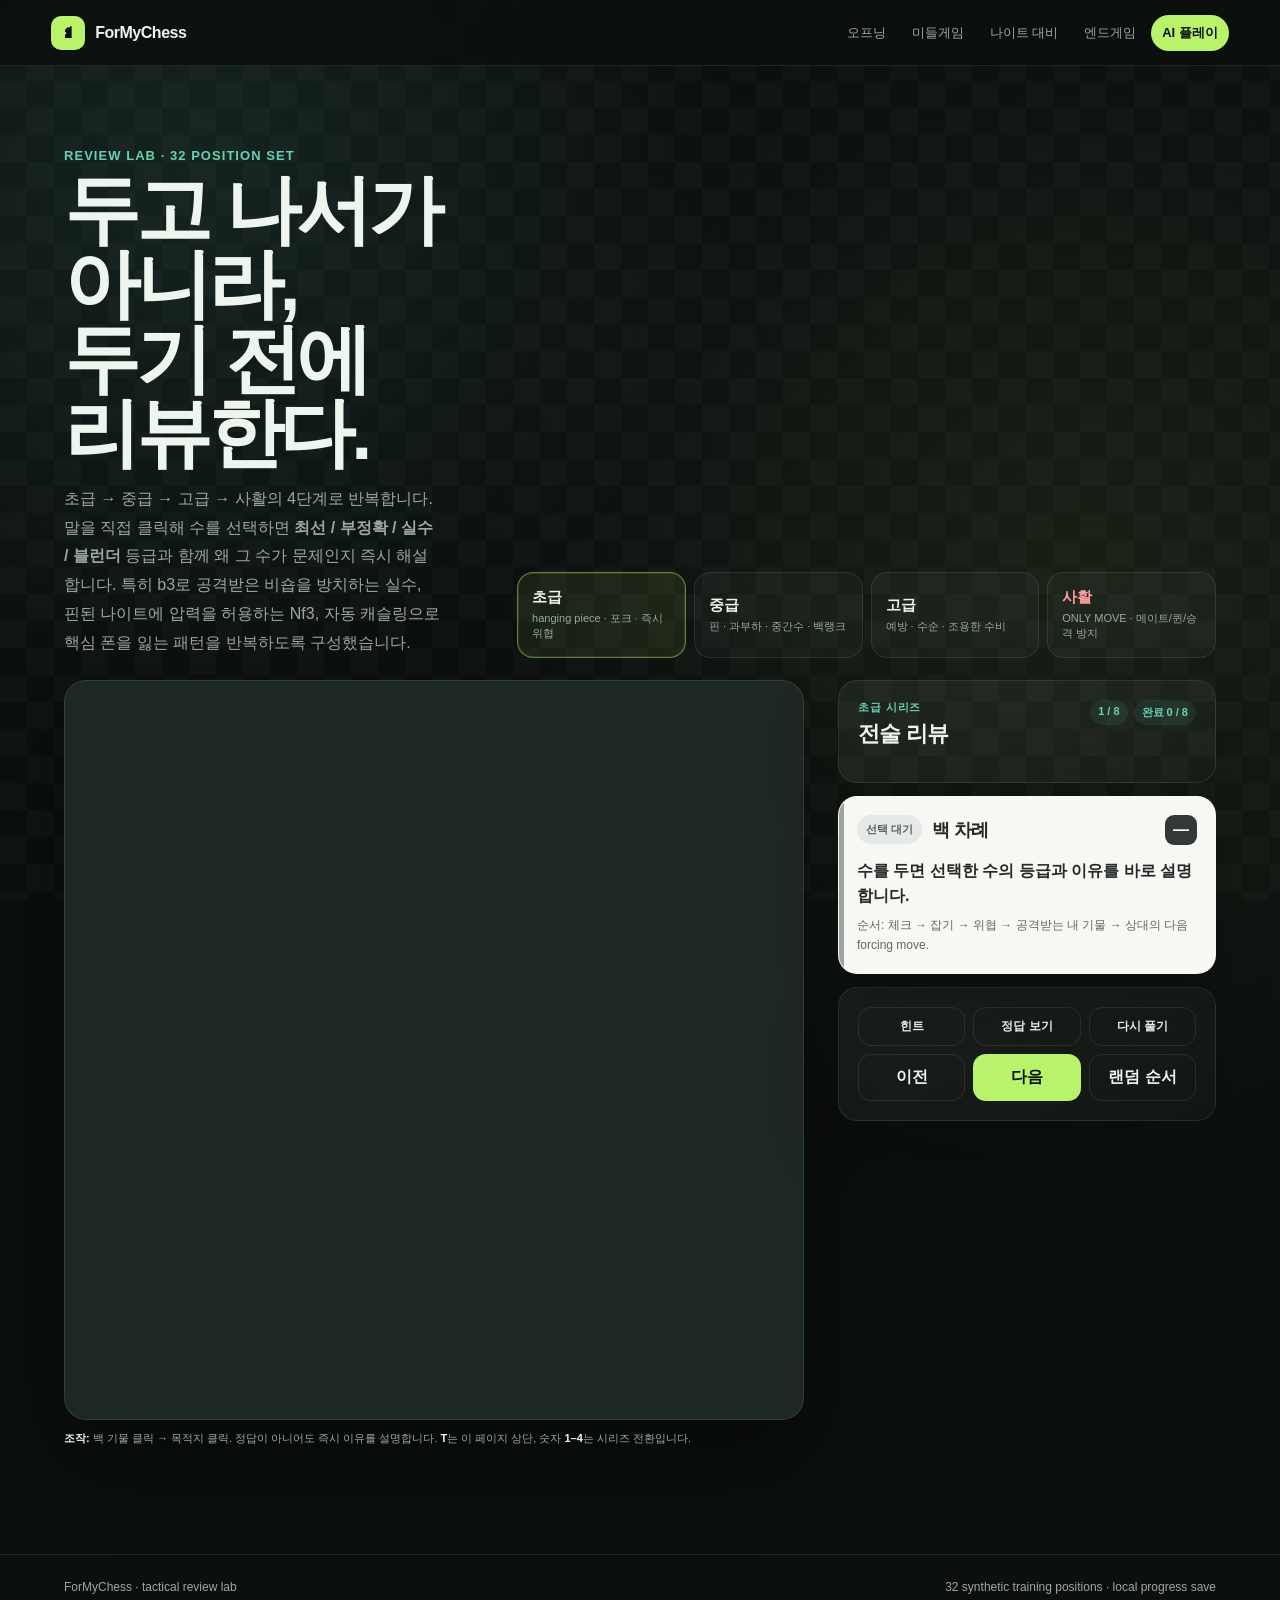
==== tactics.html @ b8958302 "Add tiered tactical review page" ====
<!DOCTYPE html>
<html lang="ko">
<head>
  <meta charset="UTF-8">
  <meta name="viewport" content="width=device-width,initial-scale=1.0">
  <meta name="theme-color" content="#0b0f0e">
  <title>ForMyChess — 전술 리뷰 퀴즈</title>
  <link rel="stylesheet" href="styles.css">
  <link rel="stylesheet" href="tactics-training.css">
</head>
<body>
<header class="top">
  <a class="brand" href="index.html#home"><span class="mark">♞</span><span>ForMyChess</span></a>
  <nav><a href="index.html#opening">오프닝</a><a href="index.html#middlegame">미들게임</a><a href="index.html#knight-training">나이트 대비</a><a href="index.html#endgame">엔드게임</a><a class="play" href="index.html#arena">AI 플레이</a></nav>
</header>
<main>
<section class="tacticsPhase" id="tactics-training">
  <div class="tacticsWrap">
    <div class="tacticsIntro">
      <div>
        <div class="kicker">REVIEW LAB · 32 POSITION SET</div>
        <h2>두고 나서가 아니라,<br>두기 전에 리뷰한다.</h2>
        <p class="copy">초급 → 중급 → 고급 → 사활의 4단계로 반복합니다. 말을 직접 클릭해 수를 선택하면 <strong>최선 / 부정확 / 실수 / 블런더</strong> 등급과 함께 왜 그 수가 문제인지 즉시 해설합니다. 특히 b3로 공격받은 비숍을 방치하는 실수, 핀된 나이트에 압력을 허용하는 Nf3, 자동 캐슬링으로 핵심 폰을 잃는 패턴을 반복하도록 구성했습니다.</p>
      </div>
      <div class="seriesTabs" aria-label="전술 난이도 선택">
        <button class="seriesTab active" data-tactics-series="beginner"><b>초급</b><span>hanging piece · 포크 · 즉시 위협</span></button>
        <button class="seriesTab" data-tactics-series="intermediate"><b>중급</b><span>핀 · 과부하 · 중간수 · 백랭크</span></button>
        <button class="seriesTab" data-tactics-series="advanced"><b>고급</b><span>예방 · 수순 · 조용한 수비</span></button>
        <button class="seriesTab" data-tactics-series="survival"><b>사활</b><span>ONLY MOVE · 메이트/퀸/승격 방지</span></button>
      </div>
    </div>

    <div class="tacticsShell">
      <div>
        <div class="tacticsBoardFrame"><div class="tacticsBoard" id="tacticsBoard" aria-label="전술 리뷰 체스판"></div></div>
        <p class="tacticsTiny"><b>조작:</b> 백 기물 클릭 → 목적지 클릭. 정답이 아니어도 즉시 이유를 설명합니다. <b>T</b>는 이 페이지 상단, 숫자 <b>1–4</b>는 시리즈 전환입니다.</p>
      </div>
      <aside class="tacticsSide">
        <div class="tacticsPanel">
          <div class="tacticsPanelHead">
            <div><div class="tacticsSeriesLabel" id="tacticsSeriesName">초급 시리즈</div><h3 id="tacticsTitle">전술 리뷰</h3></div>
            <div class="tacticsMeta"><span class="pill" id="tacticsProgress">1 / 8</span><span class="pill" id="tacticsScore">완료 0 / 8</span></div>
          </div>
          <p class="tacticsPrompt" id="tacticsPrompt"></p>
          <p class="tacticsSub" id="tacticsSub"></p>
          <p class="tacticsTiny" id="tacticsSeriesDesc"></p>
        </div>

        <div class="tacticsFeedback neutral" id="tacticsFeedback" role="status">
          <div class="reviewTop"><span class="reviewGrade neutral" id="tacticsGrade">선택 대기</span><strong class="reviewMove" id="tacticsMove">백 차례</strong><span class="reviewEval" id="tacticsEval">—</span></div>
          <p class="reviewText">수를 두면 선택한 수의 등급과 이유를 바로 설명합니다.</p>
          <p class="reviewWhy">순서: 체크 → 잡기 → 위협 → 공격받는 내 기물 → 상대의 다음 forcing move.</p>
        </div>

        <div class="tacticsPanel">
          <div class="tacticsActions">
            <button class="btn ghost" id="tacticsHint">힌트</button>
            <button class="btn ghost" id="tacticsAnswer">정답 보기</button>
            <button class="btn ghost" id="tacticsRetry">다시 풀기</button>
          </div>
          <div class="tacticsNav" style="margin-top:8px">
            <button class="btn ghost" id="tacticsPrev">이전</button>
            <button class="btn primary" id="tacticsNext">다음</button>
            <button class="btn ghost" id="tacticsShuffle">랜덤 순서</button>
          </div>
        </div>
      </aside>
    </div>
  </div>
</section>
</main>
<footer><span>ForMyChess · tactical review lab</span><span>32 synthetic training positions · local progress save</span></footer>
<script src="tactics-training.js"></script>
</body>
</html>
---- styles.css ----
:root{--bg:#0b0f0e;--panel:#151c1a;--line:rgba(255,255,255,.09);--text:#eef5ef;--muted:#99aaa0;--accent:#b8f36b;--accent2:#66d1b4;--danger:#ff5d68;--gold:#ffc764;--light:#d8e2d3;--dark:#607c69;--move:285ms}*{box-sizing:border-box}html{scroll-behavior:smooth;scroll-snap-type:y proximity}body{margin:0;min-width:320px;color:var(--text);background:radial-gradient(circle at 15% 10%,rgba(102,209,180,.1),transparent 34rem),radial-gradient(circle at 85% 35%,rgba(184,243,107,.07),transparent 38rem),var(--bg);font-family:Inter,Pretendard,-apple-system,BlinkMacSystemFont,"Segoe UI",sans-serif;overflow-x:hidden}body:before{content:"";position:fixed;inset:0;z-index:-1;opacity:.024;background-image:linear-gradient(45deg,#fff 25%,transparent 25%),linear-gradient(-45deg,#fff 25%,transparent 25%),linear-gradient(45deg,transparent 75%,#fff 75%),linear-gradient(-45deg,transparent 75%,#fff 75%);background-size:54px 54px;background-position:0 0,0 27px,27px -27px,-27px 0;pointer-events:none}a{color:inherit;text-decoration:none}button,select{font:inherit}button{cursor:pointer}.top{position:sticky;top:0;z-index:60;height:66px;padding:0 clamp(16px,4vw,60px);display:flex;align-items:center;justify-content:space-between;border-bottom:1px solid var(--line);background:rgba(11,15,14,.78);backdrop-filter:blur(18px)}.brand{display:flex;align-items:center;gap:10px;font-weight:900;letter-spacing:-.03em}.mark{width:34px;aspect-ratio:1;border-radius:10px;display:grid;place-items:center;color:#09100b;background:var(--accent)}nav{display:flex;gap:4px;align-items:center}nav a{padding:9px 11px;border-radius:999px;color:var(--muted);font-size:13px;transition:.18s}nav a:hover{color:var(--text);background:rgba(255,255,255,.06)}nav .play{color:#0a100c;background:var(--accent);font-weight:900}section{min-height:calc(100svh - 66px);padding:clamp(56px,8vw,105px) clamp(18px,5vw,82px);display:grid;align-items:center;scroll-snap-align:start;scroll-margin-top:66px}.hero{grid-template-columns:minmax(0,1.1fr) minmax(320px,.9fr);gap:clamp(38px,7vw,95px);overflow:hidden}.eyebrow{display:inline-flex;align-items:center;gap:8px;padding:7px 11px;border:1px solid rgba(184,243,107,.23);border-radius:999px;color:var(--accent);background:rgba(184,243,107,.06);font-size:12px;font-weight:900;letter-spacing:.08em}.dot{width:7px;aspect-ratio:1;border-radius:50%;background:var(--accent);box-shadow:0 0 0 0 rgba(184,243,107,.45);animation:pulse 1.8s infinite}@keyframes pulse{70%{box-shadow:0 0 0 9px rgba(184,243,107,0)}}h1{margin:18px 0;font-size:clamp(52px,8vw,110px);line-height:.92;letter-spacing:-.065em}.soft{color:#829088}.hero p{max-width:650px;margin:0;color:var(--muted);font-size:clamp(16px,1.7vw,21px);line-height:1.75}.actions{display:flex;gap:10px;flex-wrap:wrap;margin-top:28px}.btn{border:0;border-radius:13px;padding:12px 16px;color:var(--text);background:#222a27;font-weight:900;transition:transform .18s,filter .18s}.btn:hover{transform:translateY(-2px);filter:brightness(1.08)}.btn.primary{color:#09100b;background:var(--accent)}.btn.ghost{border:1px solid var(--line);background:transparent}.btn.small{padding:9px 12px;font-size:13px}.heroBoardShell{justify-self:center;width:min(42vw,510px);min-width:320px;aspect-ratio:1;padding:13px;border:1px solid rgba(255,255,255,.1);border-radius:28px;background:linear-gradient(145deg,rgba(255,255,255,.08),rgba(255,255,255,.02));box-shadow:0 34px 85px rgba(0,0,0,.42);animation:float 5s ease-in-out infinite}@keyframes float{50%{transform:translateY(-12px) rotate(1deg)}}.heroBoard{width:100%;height:100%;display:grid;grid-template-columns:repeat(8,1fr);overflow:hidden;border-radius:18px}.heroSq{display:grid;place-items:center;font-size:clamp(23px,3.3vw,42px)}.heroSq.light{background:var(--light)}.heroSq.dark{background:var(--dark)}.phase{position:relative}.phase:after{content:attr(data-n);position:absolute;right:4vw;bottom:0;font-size:min(28vw,330px);font-weight:900;line-height:1;color:rgba(255,255,255,.025);pointer-events:none}.phaseWrap{position:relative;z-index:1;width:min(1160px,100%);margin:auto;display:grid;grid-template-columns:minmax(0,.8fr) minmax(0,1.2fr);gap:clamp(32px,7vw,86px);align-items:center}.kicker{color:var(--accent2);font-weight:900;font-size:13px;letter-spacing:.08em}.phase h2,.arena h2{margin:10px 0 14px;font-size:clamp(42px,6vw,76px);line-height:.98;letter-spacing:-.055em}.copy{color:var(--muted);line-height:1.8;max-width:520px}.card,.panel{border:1px solid var(--line);border-radius:22px;background:linear-gradient(145deg,rgba(255,255,255,.055),rgba(255,255,255,.025));padding:clamp(22px,4vw,40px);box-shadow:0 28px 75px rgba(0,0,0,.18)}.focus{display:grid;gap:9px;margin:0 0 22px;padding:0;list-style:none}.focus li{display:flex;gap:12px;padding:12px 13px;border-radius:12px;background:rgba(255,255,255,.035);color:#dbe6de}.focus b{color:var(--accent);font-variant-numeric:tabular-nums}.meter{height:5px;border-radius:99px;background:rgba(255,255,255,.06);overflow:hidden}.meter span{display:block;height:100%;width:var(--w);background:linear-gradient(90deg,var(--accent2),var(--accent));border-radius:inherit}.meterLabel{display:flex;justify-content:space-between;margin-top:7px;color:var(--muted);font-size:12px}.arena{min-height:auto;padding-top:80px;padding-bottom:105px;align-items:start}.arenaWrap{width:min(1320px,100%);margin:auto}.arenaHead{display:flex;justify-content:space-between;align-items:end;gap:20px;flex-wrap:wrap;margin-bottom:22px}.arenaHead h2{margin:0}.arenaHead p{margin:7px 0 0;color:var(--muted)}.controls{display:flex;gap:8px;flex-wrap:wrap}.control{color:var(--text);border:1px solid var(--line);background:#171f1c;border-radius:10px;padding:9px 31px 9px 11px;outline:none}.game{display:grid;grid-template-columns:minmax(320px,760px) minmax(280px,1fr);gap:clamp(18px,3vw,34px);align-items:start}.boardFrame{position:relative;width:100%;aspect-ratio:1;padding:11px;border-radius:22px;background:#1d2723;border:1px solid rgba(255,255,255,.1);box-shadow:0 36px 90px rgba(0,0,0,.42);user-select:none;touch-action:manipulation}.board{position:relative;width:100%;height:100%;display:grid;grid-template-columns:repeat(8,1fr);grid-template-rows:repeat(8,1fr);overflow:hidden;border-radius:14px;background:var(--dark);contain:layout paint}.square{position:relative;display:grid;place-items:center;border:0;padding:0;min-width:0;min-height:0;color:#142017;transition:filter .16s,box-shadow .16s}.square.light{background:var(--light)}.square.dark{background:var(--dark)}.square:before{content:"";position:absolute;inset:0;opacity:0;background:rgba(184,243,107,.24);transition:opacity .16s}.square.selected:before{opacity:1;box-shadow:inset 0 0 0 4px rgba(184,243,107,.65)}.square.last:after{content:"";position:absolute;inset:0;background:rgba(255,199,100,.18);pointer-events:none}.moveDot{position:absolute;z-index:4;width:18%;aspect-ratio:1;border-radius:50%;background:rgba(16,32,23,.42);box-shadow:0 0 0 5px rgba(255,255,255,.07)}.square.capture .moveDot{width:78%;background:transparent;box-shadow:inset 0 0 0 clamp(4px,.7vw,8px) rgba(25,49,35,.36)}.coord{position:absolute;z-index:5;font-size:clamp(8px,1vw,11px);font-weight:900;opacity:.55;pointer-events:none}.coord.r{left:5px;top:4px}.coord.f{right:5px;bottom:3px}.piece{position:relative;z-index:6;width:100%;height:100%;display:grid;place-items:center;font-family:"Arial Unicode MS","Noto Sans Symbols 2",serif;font-size:clamp(33px,6vw,69px);line-height:1;filter:drop-shadow(0 3px 2px rgba(0,0,0,.24));transform:translate3d(0,-1%,0);transition:transform .18s cubic-bezier(.22,.8,.22,1),opacity .16s ease;pointer-events:none;backface-visibility:hidden}.boardFrame:not(.animating) .square:hover .piece{transform:translate3d(0,-3%,0) scale(1.018)}.whitePiece{color:#fffdf5;text-shadow:0 1px 0 #999}.blackPiece{color:#19201d;text-shadow:0 1px 0 rgba(255,255,255,.25)}.square.check{animation:check .72s ease-in-out infinite alternate;box-shadow:inset 0 0 0 5px rgba(255,93,104,.88),inset 0 0 34px rgba(255,93,104,.5);z-index:7}@keyframes check{to{filter:saturate(1.5) brightness(1.08)}}.ghostMove{position:absolute;z-index:30;display:grid;place-items:center;pointer-events:none;font-family:"Arial Unicode MS","Noto Sans Symbols 2",serif;line-height:1;filter:drop-shadow(0 7px 5px rgba(0,0,0,.28));will-change:transform,opacity;backface-visibility:hidden;transform:translate3d(0,0,0)}.boardFrame.ring{animation:ring .34s ease}@keyframes ring{35%{box-shadow:0 0 0 3px rgba(255,93,104,.28),0 36px 90px rgba(0,0,0,.42)}}.status{display:flex;justify-content:space-between;gap:12px;align-items:center;margin-top:12px;color:var(--muted);font-size:13px}.turn{display:inline-flex;align-items:center;gap:8px;color:var(--text);font-weight:900}.turnDot{width:8px;aspect-ratio:1;border-radius:50%;background:#fff}.turnDot.black{background:#222;border:1px solid #666}.thinking{display:none;gap:4px;align-items:center}.thinking.show{display:flex}.thinking i{width:5px;height:5px;border-radius:50%;background:var(--accent);animation:think 1s infinite}.thinking i:nth-child(2){animation-delay:.12s}.thinking i:nth-child(3){animation-delay:.24s}@keyframes think{50%{transform:translateY(-4px)}}.side{display:grid;gap:13px}.panel{padding:19px;border-radius:19px}.panelTitle{display:flex;justify-content:space-between;align-items:center;gap:12px;margin-bottom:13px}.panelTitle h3{margin:0;font-size:16px}.pill{padding:5px 8px;border-radius:999px;background:rgba(102,209,180,.09);color:var(--accent2);font-size:11px;font-weight:900}.coachMain{font-size:18px;line-height:1.55;letter-spacing:-.02em;margin:0 0 8px}.coachSub{color:var(--muted);font-size:13px;line-height:1.65;margin:0}.moves{display:grid;grid-template-columns:34px 1fr 1fr;gap:7px 9px;max-height:220px;overflow:auto;font-variant-numeric:tabular-nums}.moves .n{color:#708078}.moves .mv{color:#dce7df;font-weight:800}.empty{grid-column:1/-1;color:var(--muted);line-height:1.6}.evalWrap{display:grid;grid-template-columns:auto 1fr auto;gap:8px;align-items:center;margin-top:13px;color:var(--muted);font-size:11px}.eval{height:6px;border-radius:99px;overflow:hidden;background:#26302c}.evalFill{height:100%;width:50%;background:linear-gradient(90deg,#7f9187,#eff6f0);transition:width .25s}.keys{display:flex;flex-wrap:wrap;gap:6px;margin-top:11px}kbd{border:1px solid var(--line);border-radius:7px;padding:4px 7px;background:#171e1c;color:#cbd7cf;font-size:11px}.saveActions{display:grid;grid-template-columns:1fr 1fr;gap:8px;margin-top:12px}.saveActions .btn{padding:10px 11px;font-size:12px}.saveMeta{display:flex;justify-content:space-between;gap:8px;color:var(--muted);font-size:11px}.toast{position:fixed;left:50%;top:84px;z-index:100;transform:translate(-50%,-14px) scale(.96);opacity:0;pointer-events:none;padding:9px 13px;border:1px solid var(--line);border-radius:999px;background:rgba(12,18,15,.94);box-shadow:0 18px 50px rgba(0,0,0,.35);font-size:13px;font-weight:900;letter-spacing:.03em;transition:.18s}.toast.show{opacity:1;transform:translate(-50%,0) scale(1)}.toast.danger{border-color:rgba(255,93,104,.4)}.mate{position:fixed;inset:0;z-index:90;display:grid;place-items:center;opacity:0;pointer-events:none;background:rgba(6,8,7,.15);transition:opacity .22s}.mate.show{opacity:1}.mateCard{transform:scale(.9) translateY(10px);padding:21px 25px;border:1px solid rgba(255,255,255,.12);border-radius:21px;background:rgba(13,18,16,.94);box-shadow:0 30px 90px rgba(0,0,0,.46);text-align:center;transition:transform .28s}.mate.show .mateCard{transform:scale(1)}.mateCard b{display:block;font-size:25px}.mateCard span{display:block;margin-top:6px;color:var(--muted);font-size:13px}.spark{position:fixed;z-index:91;width:6px;height:6px;border-radius:2px;background:var(--accent);pointer-events:none;animation:spark .75s ease-out forwards}@keyframes spark{to{transform:translate(var(--dx),var(--dy)) rotate(180deg) scale(.2);opacity:0}}footer{border-top:1px solid var(--line);padding:25px clamp(18px,5vw,82px) 42px;display:flex;justify-content:space-between;gap:18px;flex-wrap:wrap;color:var(--muted);font-size:12px}@media(max-width:980px){.hero{grid-template-columns:1fr}.heroBoardShell{width:min(76vw,500px)}.phaseWrap{grid-template-columns:1fr}.game{grid-template-columns:1fr}.side{grid-template-columns:repeat(2,minmax(0,1fr))}}@media(max-width:720px){.top{height:60px;padding:0 13px}.brand span:last-child{display:none}nav a{padding:8px;font-size:12px}section{min-height:auto;padding:72px 18px}.hero{padding-top:64px}.heroBoardShell{width:min(88vw,440px);min-width:0}.phase:after{font-size:44vw}.arena{padding-top:64px}.controls{width:100%}.control{flex:1;min-width:130px}.side{grid-template-columns:1fr}.boardFrame{padding:7px;border-radius:17px}.board{border-radius:11px}.status{align-items:flex-start;flex-wrap:wrap}.saveActions{grid-template-columns:1fr}}@media(prefers-reduced-motion:reduce){*{scroll-behavior:auto!important;animation-duration:.001ms!important;animation-iteration-count:1!important;transition-duration:.001ms!important}.heroBoardShell{transform:none!important}}
---- tactics-training.css ----
.tacticsPhase{min-height:auto;padding-top:82px;padding-bottom:96px;align-items:start}.tacticsWrap{width:min(1320px,100%);margin:auto}.tacticsIntro{display:grid;grid-template-columns:minmax(0,.7fr) minmax(0,1.3fr);gap:clamp(28px,6vw,78px);align-items:end;margin-bottom:22px}.tacticsIntro h2{margin:10px 0 14px;font-size:clamp(42px,6vw,76px);line-height:.98;letter-spacing:-.055em}.tacticsIntro .copy{margin:0}.seriesTabs{display:grid;grid-template-columns:repeat(4,1fr);gap:8px}.seriesTab{border:1px solid var(--line);border-radius:16px;padding:15px 14px;text-align:left;color:var(--text);background:rgba(255,255,255,.03);transition:.18s}.seriesTab:hover{transform:translateY(-2px);border-color:rgba(184,243,107,.28)}.seriesTab.active{border-color:rgba(184,243,107,.45);background:rgba(184,243,107,.08);box-shadow:inset 0 0 0 1px rgba(184,243,107,.12)}.seriesTab b{display:block;font-size:15px}.seriesTab span{display:block;margin-top:4px;color:var(--muted);font-size:11px;line-height:1.4}.seriesTab[data-tactics-series="survival"] b{color:#ff9d9d}.tacticsShell{display:grid;grid-template-columns:minmax(320px,740px) minmax(300px,1fr);gap:clamp(18px,3vw,34px);align-items:start}.tacticsBoardFrame{width:100%;aspect-ratio:1;padding:11px;border-radius:22px;background:#1d2723;border:1px solid rgba(255,255,255,.1);box-shadow:0 36px 90px rgba(0,0,0,.38);user-select:none;touch-action:manipulation}.tacticsBoard{width:100%;height:100%;display:grid;grid-template-columns:repeat(8,1fr);grid-template-rows:repeat(8,1fr);overflow:hidden;border-radius:14px}.tacticsSq{position:relative;display:grid;place-items:center;border:0;padding:0;min-width:0;min-height:0}.tacticsSq.light{background:var(--light)}.tacticsSq.dark{background:var(--dark)}.tacticsSq:before{content:"";position:absolute;inset:0;pointer-events:none;transition:.16s}.tacticsSq.selected:before{background:rgba(184,243,107,.25);box-shadow:inset 0 0 0 4px rgba(184,243,107,.7)}.tacticsSq.lastWrong:before{background:rgba(255,93,104,.24);box-shadow:inset 0 0 0 4px rgba(255,93,104,.56)}.tacticsSq.lastCorrect:before{background:rgba(102,209,180,.24);box-shadow:inset 0 0 0 4px rgba(102,209,180,.65)}.tacticsSq.hintTarget:after{content:"";position:absolute;z-index:3;width:28%;aspect-ratio:1;border-radius:50%;background:rgba(184,243,107,.58);box-shadow:0 0 0 7px rgba(184,243,107,.14)}.tacticsPiece{position:relative;z-index:2;width:100%;height:100%;display:grid;place-items:center;font-family:"Arial Unicode MS","Noto Sans Symbols 2",serif;font-size:clamp(34px,6vw,68px);line-height:1;filter:drop-shadow(0 3px 2px rgba(0,0,0,.24));pointer-events:none}.tacticsCoord{position:absolute;z-index:4;font-size:clamp(8px,1vw,11px);font-weight:900;opacity:.55;pointer-events:none;color:#173021}.tacticsCoord.rank{left:5px;top:4px}.tacticsCoord.file{right:5px;bottom:3px}.tacticsSide{display:grid;gap:13px}.tacticsPanel{padding:19px;border:1px solid var(--line);border-radius:19px;background:linear-gradient(145deg,rgba(255,255,255,.055),rgba(255,255,255,.025));box-shadow:0 28px 75px rgba(0,0,0,.18)}.tacticsPanelHead{display:flex;justify-content:space-between;gap:12px;align-items:flex-start}.tacticsPanelHead h3{margin:4px 0 0;font-size:22px;letter-spacing:-.03em}.tacticsSeriesLabel{color:var(--accent2);font-size:11px;font-weight:900;letter-spacing:.08em}.tacticsMeta{display:flex;gap:6px;flex-wrap:wrap;justify-content:flex-end}.tacticsPrompt{margin:14px 0 6px;font-size:16px;line-height:1.6;font-weight:800}.tacticsSub{margin:0;color:var(--muted);font-size:12px;line-height:1.65}.tacticsFeedback{position:relative;padding:18px 18px 17px 18px;border:1px solid var(--line);border-radius:19px;background:#f7f7f4;color:#252a28;box-shadow:0 20px 60px rgba(0,0,0,.23);overflow:hidden}.tacticsFeedback:before{content:"";position:absolute;left:0;top:0;bottom:0;width:5px;background:#9aa5a0}.tacticsFeedback.best:before,.tacticsFeedback.good:before{background:#49b887}.tacticsFeedback.inaccuracy:before{background:#ffb65c}.tacticsFeedback.mistake:before{background:#ff8c55}.tacticsFeedback.blunder:before{background:#ef4d58}.reviewTop{display:flex;align-items:center;gap:10px}.reviewGrade{display:inline-grid;place-items:center;min-width:54px;padding:7px 9px;border-radius:999px;background:#e5e9e7;color:#59615d;font-size:11px;font-weight:950}.reviewGrade.best,.reviewGrade.good{background:#daf3e7;color:#16724f}.reviewGrade.inaccuracy{background:#fff0d8;color:#a96300}.reviewGrade.mistake{background:#ffe5d7;color:#b44d16}.reviewGrade.blunder{background:#ffdadd;color:#b8202c}.reviewMove{font-size:18px;font-weight:950;letter-spacing:-.03em;flex:1}.reviewEval{padding:6px 8px;border-radius:9px;background:#343938;color:#fff;font-weight:900;font-variant-numeric:tabular-nums}.reviewText{margin:13px 0 8px;font-size:16px;line-height:1.58;font-weight:800}.reviewWhy{margin:0;color:#5f6964;font-size:12px;line-height:1.65}.tacticsActions{display:grid;grid-template-columns:repeat(3,1fr);gap:8px}.tacticsActions .btn{padding:10px 8px;font-size:12px}.tacticsNav{display:grid;grid-template-columns:1fr 1fr 1fr;gap:8px}.tacticsTiny{margin-top:10px;color:var(--muted);font-size:11px;line-height:1.55}.tacticsTiny b{color:var(--text)}@media(max-width:980px){.tacticsIntro{grid-template-columns:1fr}.tacticsShell{grid-template-columns:1fr}.tacticsSide{grid-template-columns:1fr 1fr}.tacticsSide .tacticsPanel:first-child,.tacticsSide .tacticsFeedback{grid-column:1/-1}}@media(max-width:720px){.seriesTabs{grid-template-columns:1fr 1fr}.tacticsSide{grid-template-columns:1fr}.tacticsSide .tacticsPanel:first-child,.tacticsSide .tacticsFeedback{grid-column:auto}.tacticsActions{grid-template-columns:1fr 1fr}.tacticsBoardFrame{padding:7px;border-radius:17px}.tacticsFeedback{padding:15px}.reviewText{font-size:15px}.tacticsIntro h2{font-size:clamp(38px,13vw,62px)}}@media(max-width:430px){.seriesTabs{grid-template-columns:1fr 1fr}.seriesTab{padding:12px}.tacticsActions{grid-template-columns:1fr 1fr}.tacticsNav{grid-template-columns:1fr 1fr}.tacticsNav #tacticsShuffle{grid-column:1/-1}.tacticsPiece{font-size:clamp(31px,11.5vw,51px)}}
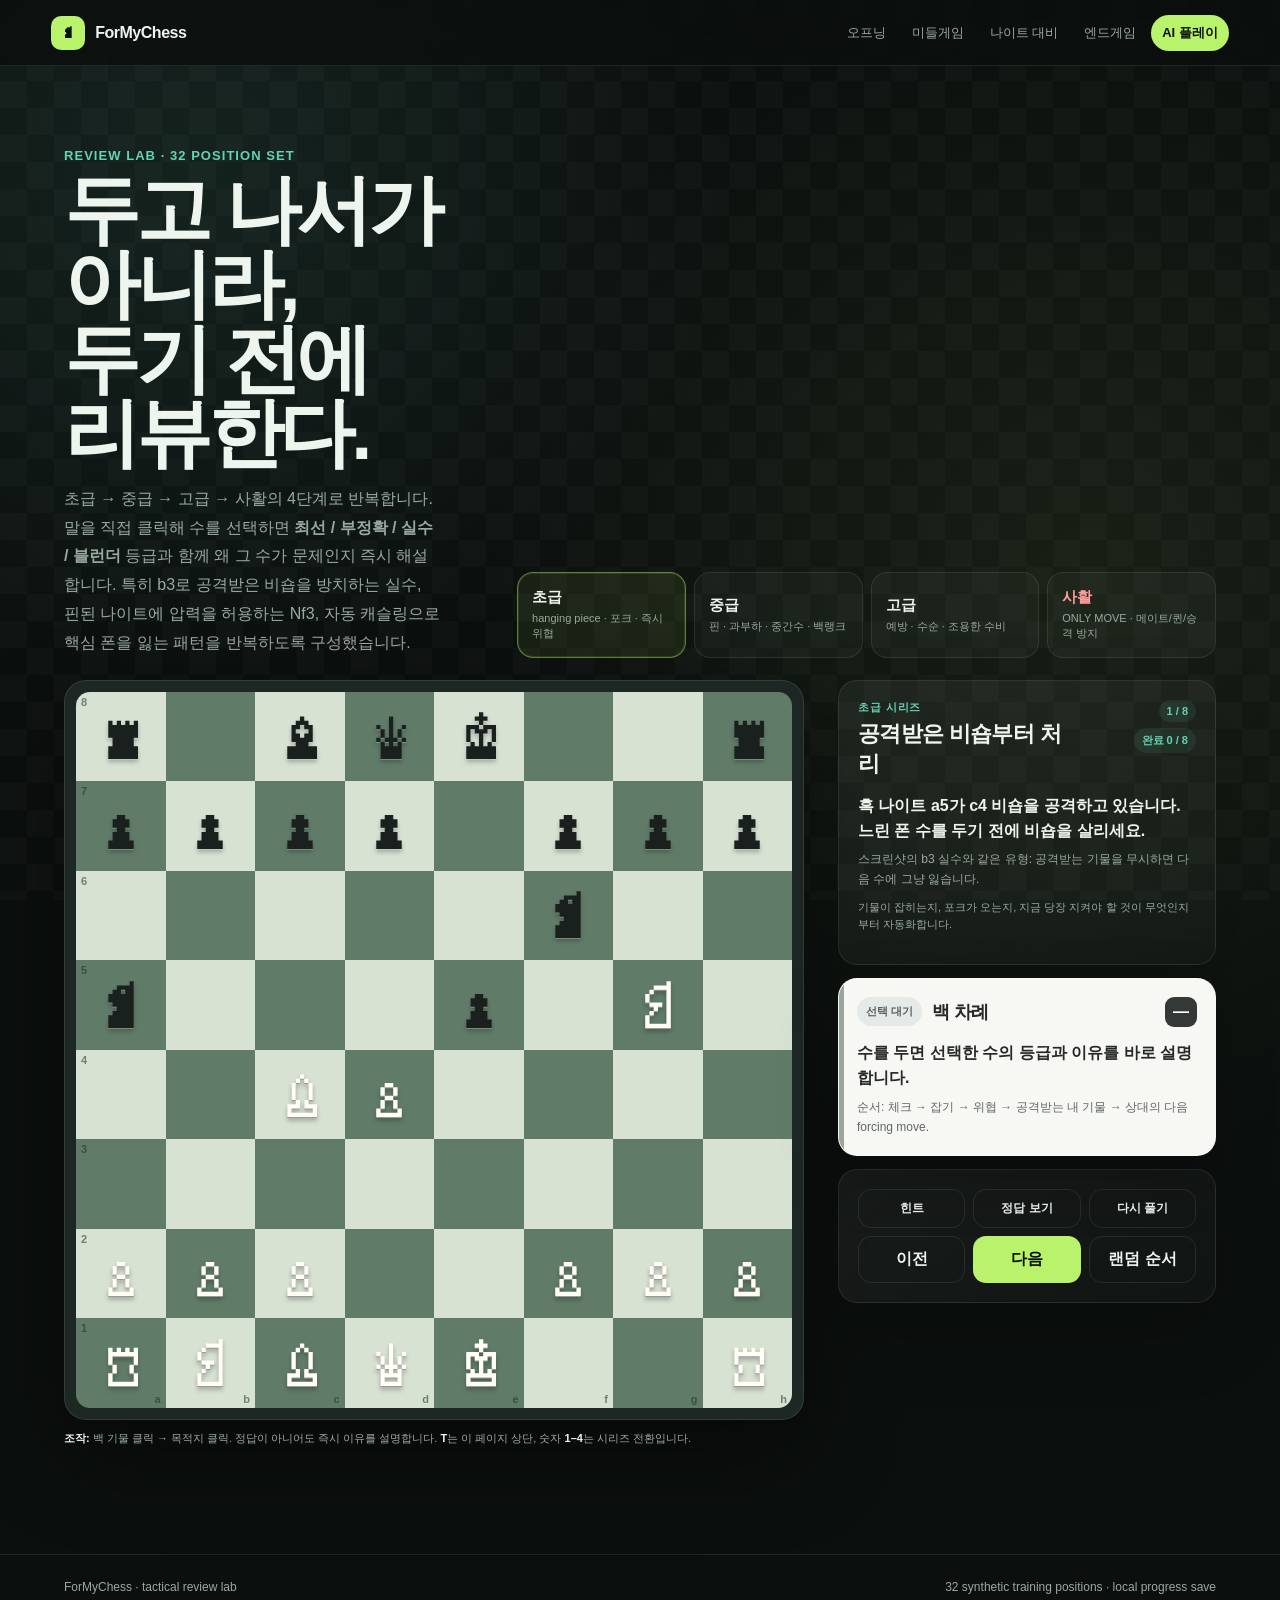
==== commit c4465402: "Wire tactical review datasets into page" ====
--- a/tactics.html
+++ b/tactics.html
@@ -70,6 +70,10 @@
 </section>
 </main>
 <footer><span>ForMyChess · tactical review lab</span><span>32 synthetic training positions · local progress save</span></footer>
+<script src="tactics-data-beginner.js"></script>
+<script src="tactics-data-intermediate.js"></script>
+<script src="tactics-data-advanced.js"></script>
+<script src="tactics-data-survival.js"></script>
 <script src="tactics-training.js"></script>
 </body>
 </html>
